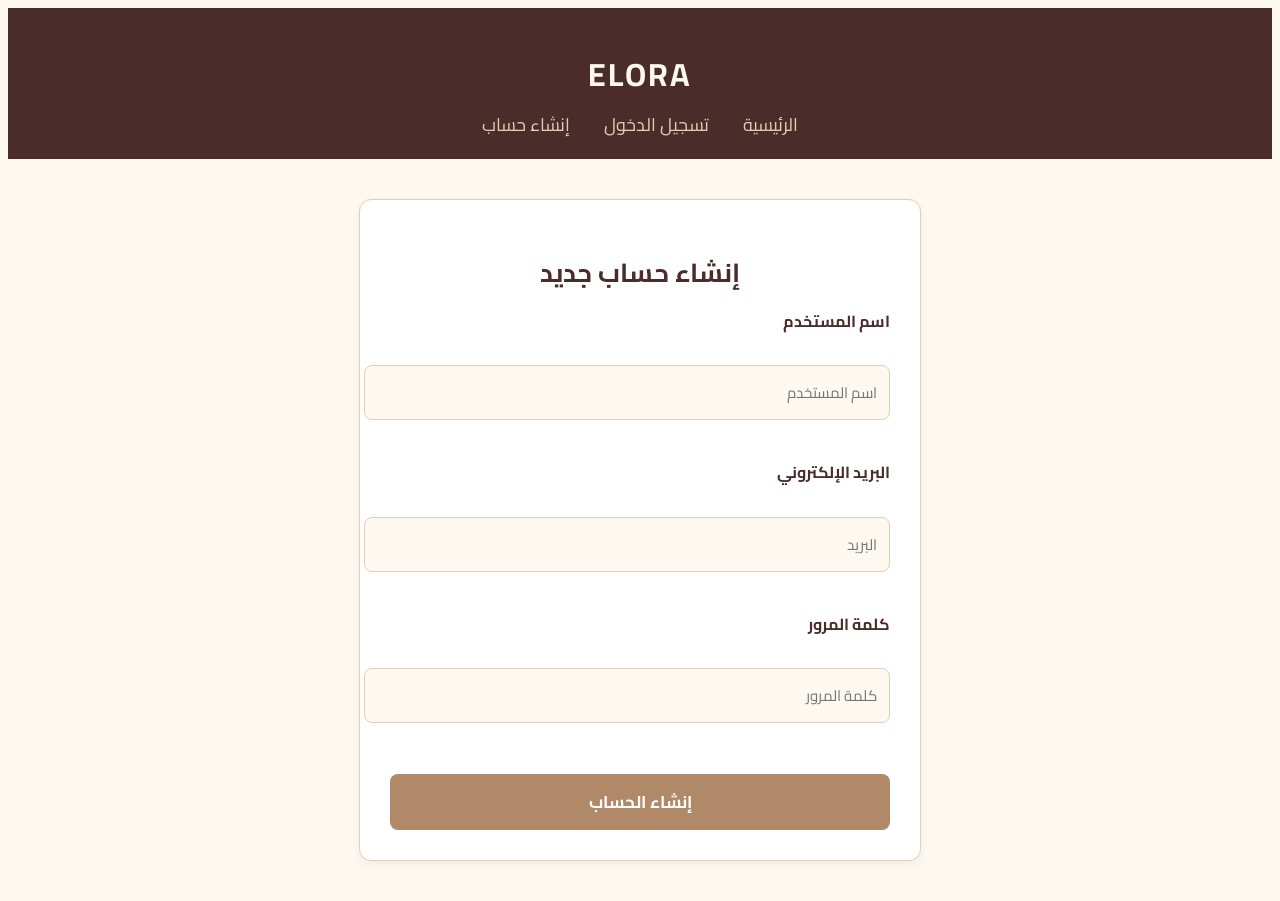
==== signup.html @ 37747639 "Update signup.html" ====
<!DOCTYPE html>
<html lang="ar" dir="rtl">
<head>
    <meta charset="UTF-8">
    <meta name="viewport" content="width=device-width, initial-scale=1.0">
    <title>إنشاء حساب - ELORA</title>
    <link rel="stylesheet" href="style.css">
</head>
<body>
    <header>
        <h1>ELORA</h1>
        <nav>
            <a href="index.html">الرئيسية</a>
            <a href="login.html">تسجيل الدخول</a>
            <a href="signup.html">إنشاء حساب</a>
        </nav>
    </header>
    <main>
        <h2>إنشاء حساب جديد</h2>
        <form>
            <label>اسم المستخدم</label><br>
            <input type="text" placeholder="اسم المستخدم"><br><br>
            <label>البريد الإلكتروني</label><br>
            <input type="email" placeholder="البريد"><br><br>
            <label>كلمة المرور</label><br>
            <input type="password" placeholder="كلمة المرور"><br><br>
            <button type="submit">إنشاء الحساب</button>
        </form>
    </main>
</body>
</html>
---- style.css ----
@import url('https://fonts.googleapis.com/css2?family=Cairo:wght@400;700&display=swap');
{
margin: 0;
padding: 0;
box-sizing: border-box;
}
body {
font-family: 'Cairo', sans-serif;
background-color: #fdf8f0;
color: #4a2c2a;
line-height: 1.6;
text-align: center;
}
header {
background-color: #4a2c2a;
color: #fdf8f0;
padding: 20px;
}
header h1 {
font-size: 32px;
font-weight: 700;
letter-spacing: 2px;
margin-bottom: 10px;
}
nav a {
color: #e6ccb2;
text-decoration: none;
margin: 0 15px;
font-size: 18px;
transition: 0.3s;
}
nav a:hover {
color: #ffffff;
border-bottom: 2px solid #b08968;
}
main {
max-width: 500px;
margin: 40px auto;
background-color: #ffffff;
padding: 30px;
border-radius: 12px;
border: 1px solid #e6ccb2;
box-shadow: 0 4px 10px rgba(0,0,0,0.05);
text-align: center;
}
main h2 {
font-size: 26px;
font-weight: 700;
margin-bottom: 15px;
text-align: center;
width: 100%;
}
/* هذا هو الوصف - صغرناه لك */
main p {
text-align: center;
font-size: 15px;
line-height: 1.8;
color: #6b4a3a;
}
form label {
display: block;
text-align: right;
font-weight: 700;
margin-bottom: 5px;
}
form input {
width: 100%;
padding: 12px;
border: 1px solid #e6ccb2;
border-radius: 8px;
background-color: #fdf8f0;
font-family: 'Cairo', sans-serif;
font-size: 15px;
outline: none;
margin-bottom: 15px;
}
form input:focus {
border-color: #b08968;
background-color: #ffffff;
}
button {
width: 100%;
padding: 12px;
background-color: #b08968;
color: white;
border: none;
border-radius: 8px;
font-family: 'Cairo', sans-serif;
font-size: 17px;
font-weight: 700;
cursor: pointer;
margin-top: 10px;
}
button:hover {
background-color: #4a2c2a;
}
footer {
background-color: #4a2c2a;
color: #e6ccb2;
padding: 15px;
margin-top: 40px;
font-size: 14px;
}
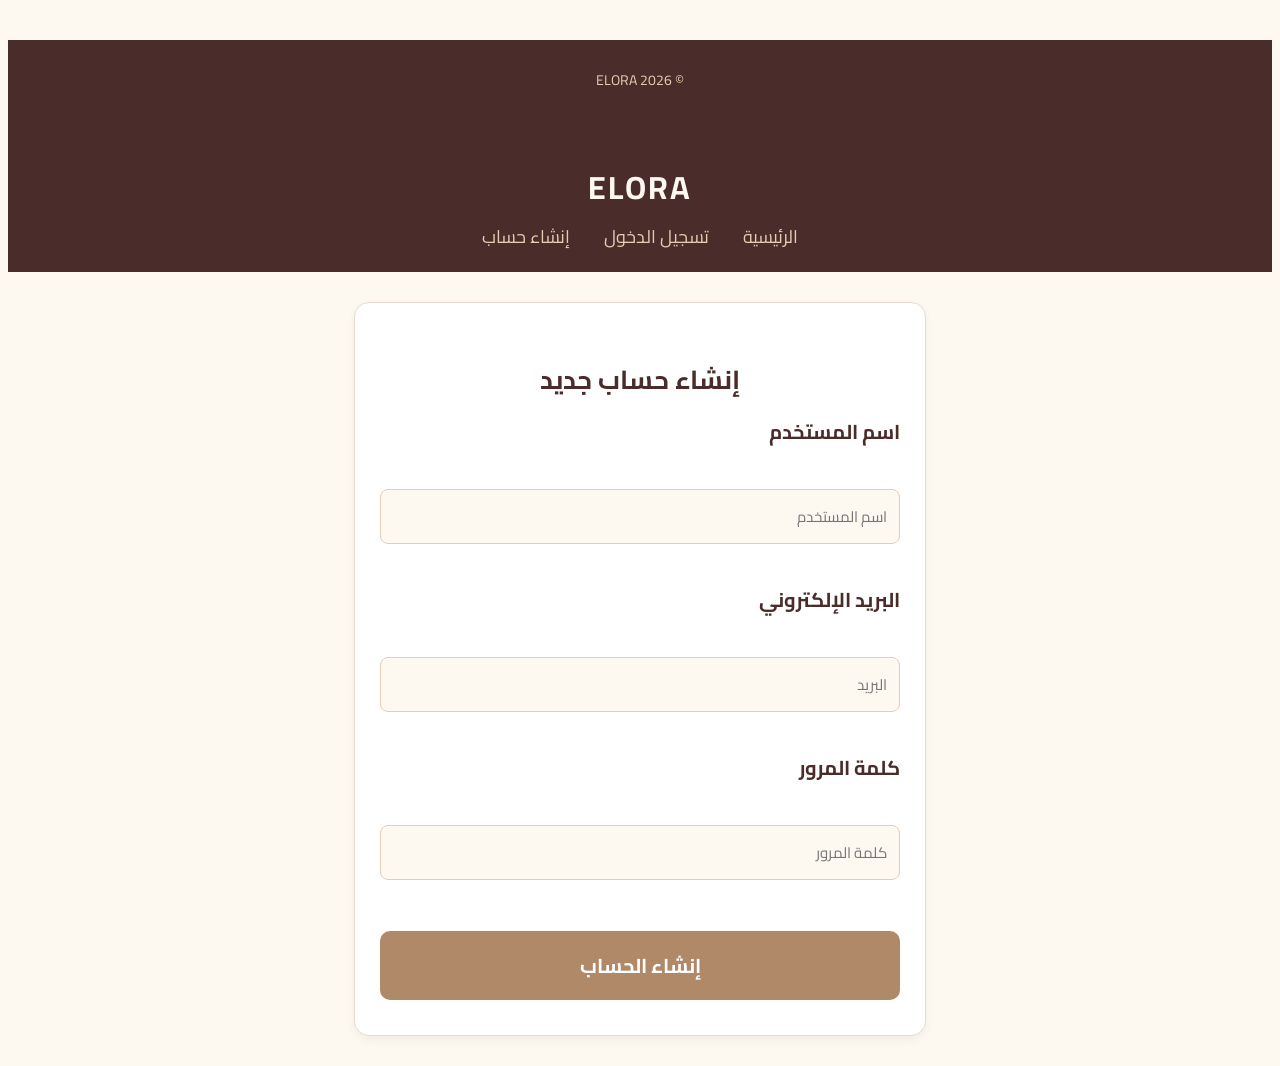
==== commit 5a94622b: "Update signup.html" ====
--- a/signup.html
+++ b/signup.html
@@ -5,7 +5,17 @@
     <meta name="viewport" content="width=device-width, initial-scale=1.0">
     <title>إنشاء حساب - ELORA</title>
     <link rel="stylesheet" href="style.css">
+    <style>
+main{max-width:520px; margin:30px auto; background:#fff; padding:35px 25px; border-radius:15px; border:1px solid #e5dccf}
+h2{font-size:32px; text-align:center}
+label{font-size:20px; font-weight:bold}
+input{width:100%; padding:16px; font-size:18px; margin:10px 0 20px; border-radius:10px; box-sizing:border-box}
+button{width:100%; padding:16px; font-size:20px; border-radius:10px}
+</style>
 </head>
+    <footer>
+<p>© 2026 ELORA</p>
+</footer>
 <body>
     <header>
         <h1>ELORA</h1>
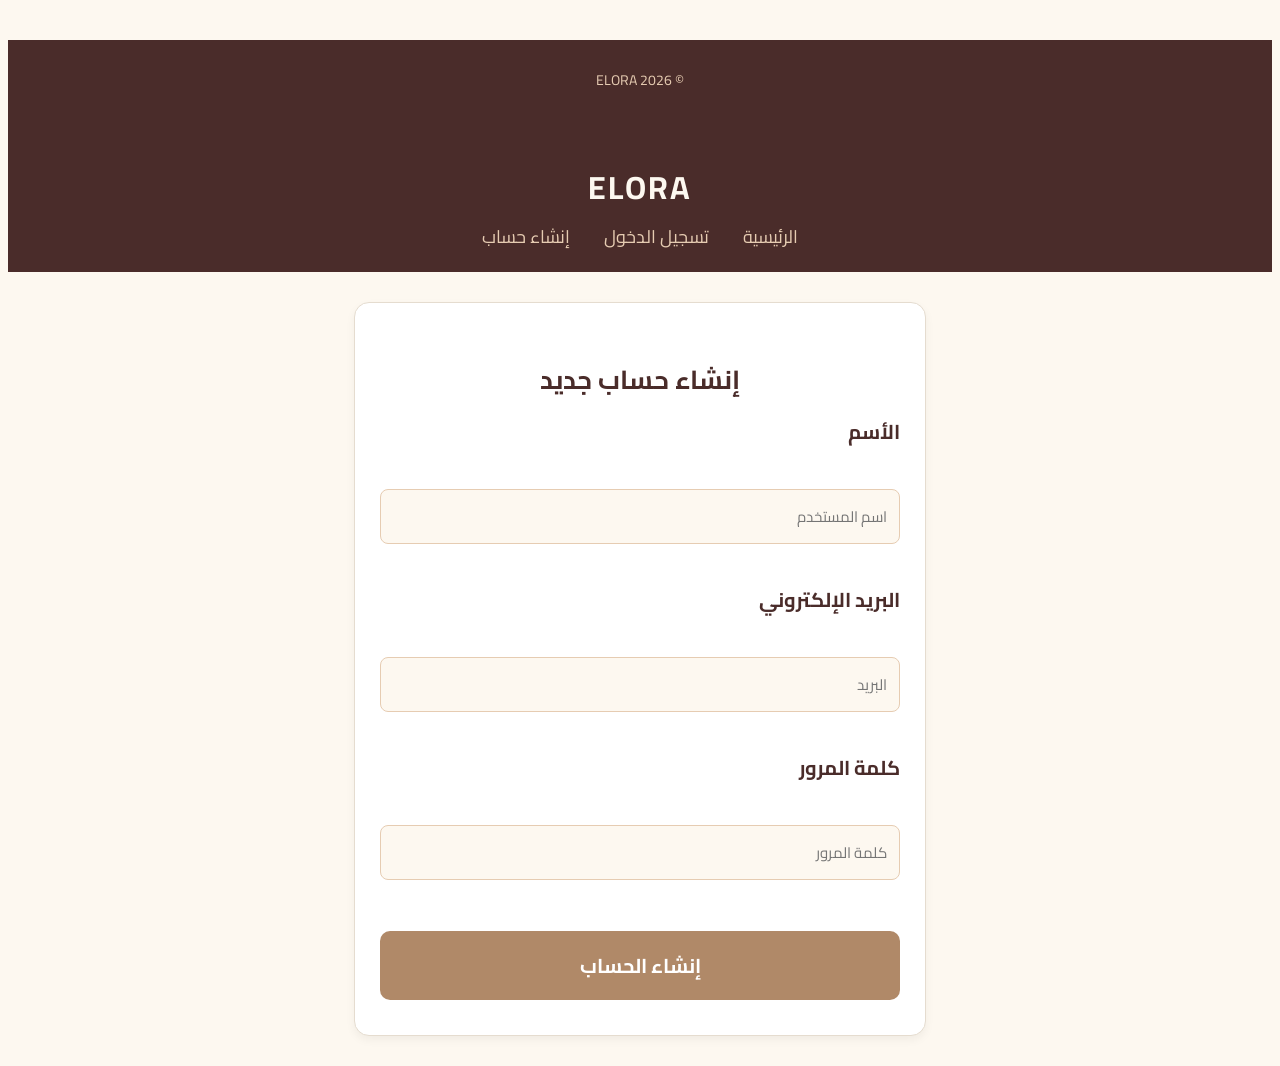
==== commit 0ba7d626: "Update signup.html" ====
--- a/signup.html
+++ b/signup.html
@@ -28,7 +28,7 @@
     <main>
         <h2>إنشاء حساب جديد</h2>
         <form>
-            <label>اسم المستخدم</label><br>
+            <label>الأسم</label><br>
             <input type="text" placeholder="اسم المستخدم"><br><br>
             <label>البريد الإلكتروني</label><br>
             <input type="email" placeholder="البريد"><br><br>
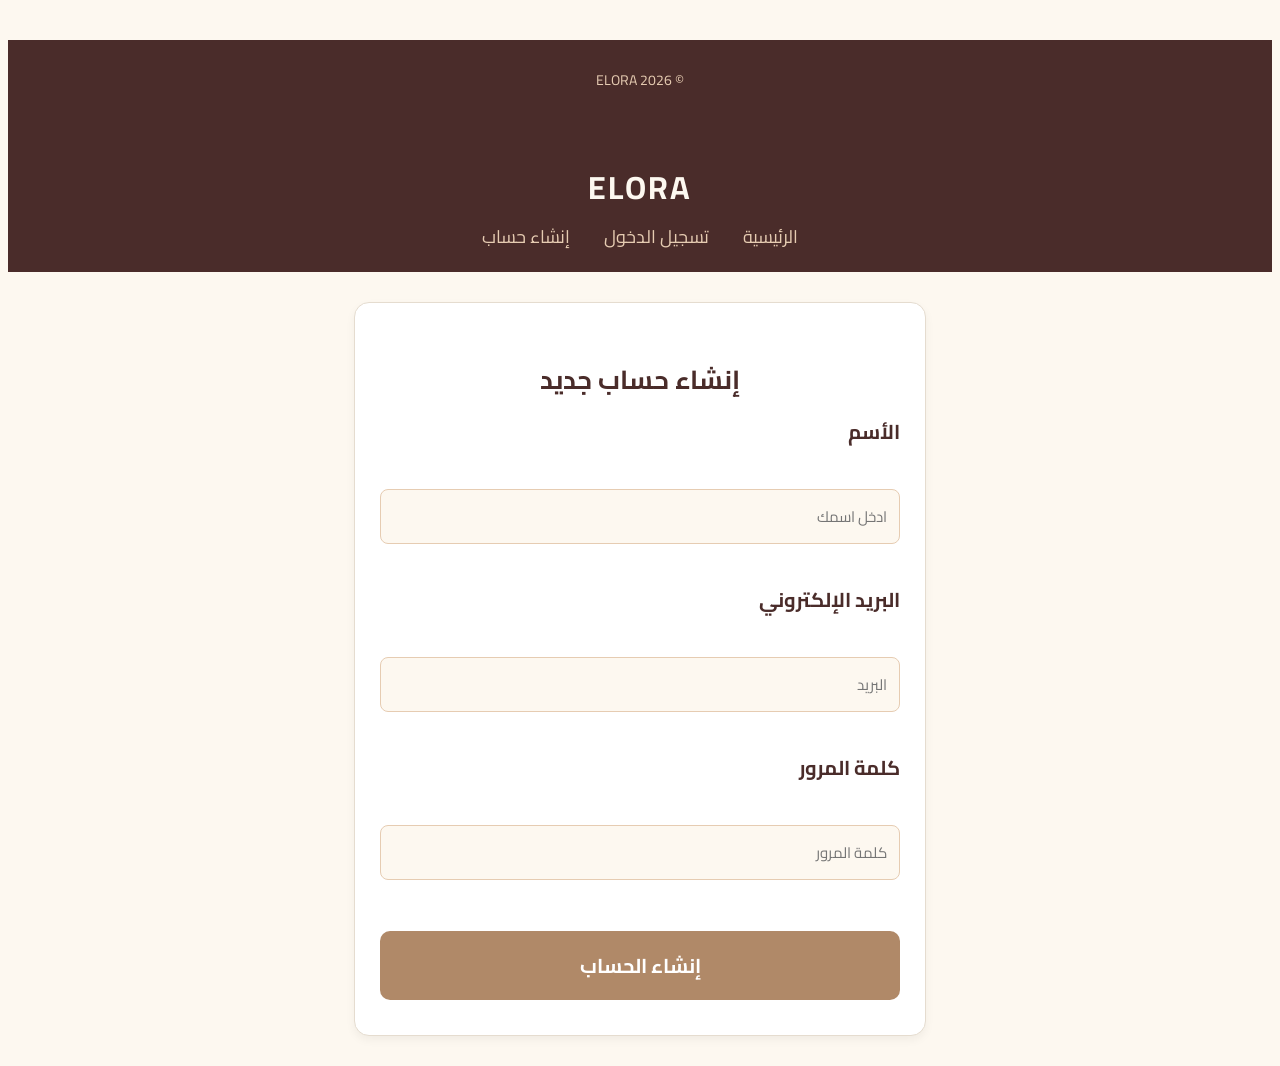
==== commit c0310b0b: "Update signup.html" ====
--- a/signup.html
+++ b/signup.html
@@ -29,7 +29,7 @@
         <h2>إنشاء حساب جديد</h2>
         <form>
             <label>الأسم</label><br>
-            <input type="text" placeholder="اسم المستخدم"><br><br>
+            <input type="text" placeholder="ادخل اسمك "><br><br>
             <label>البريد الإلكتروني</label><br>
             <input type="email" placeholder="البريد"><br><br>
             <label>كلمة المرور</label><br>
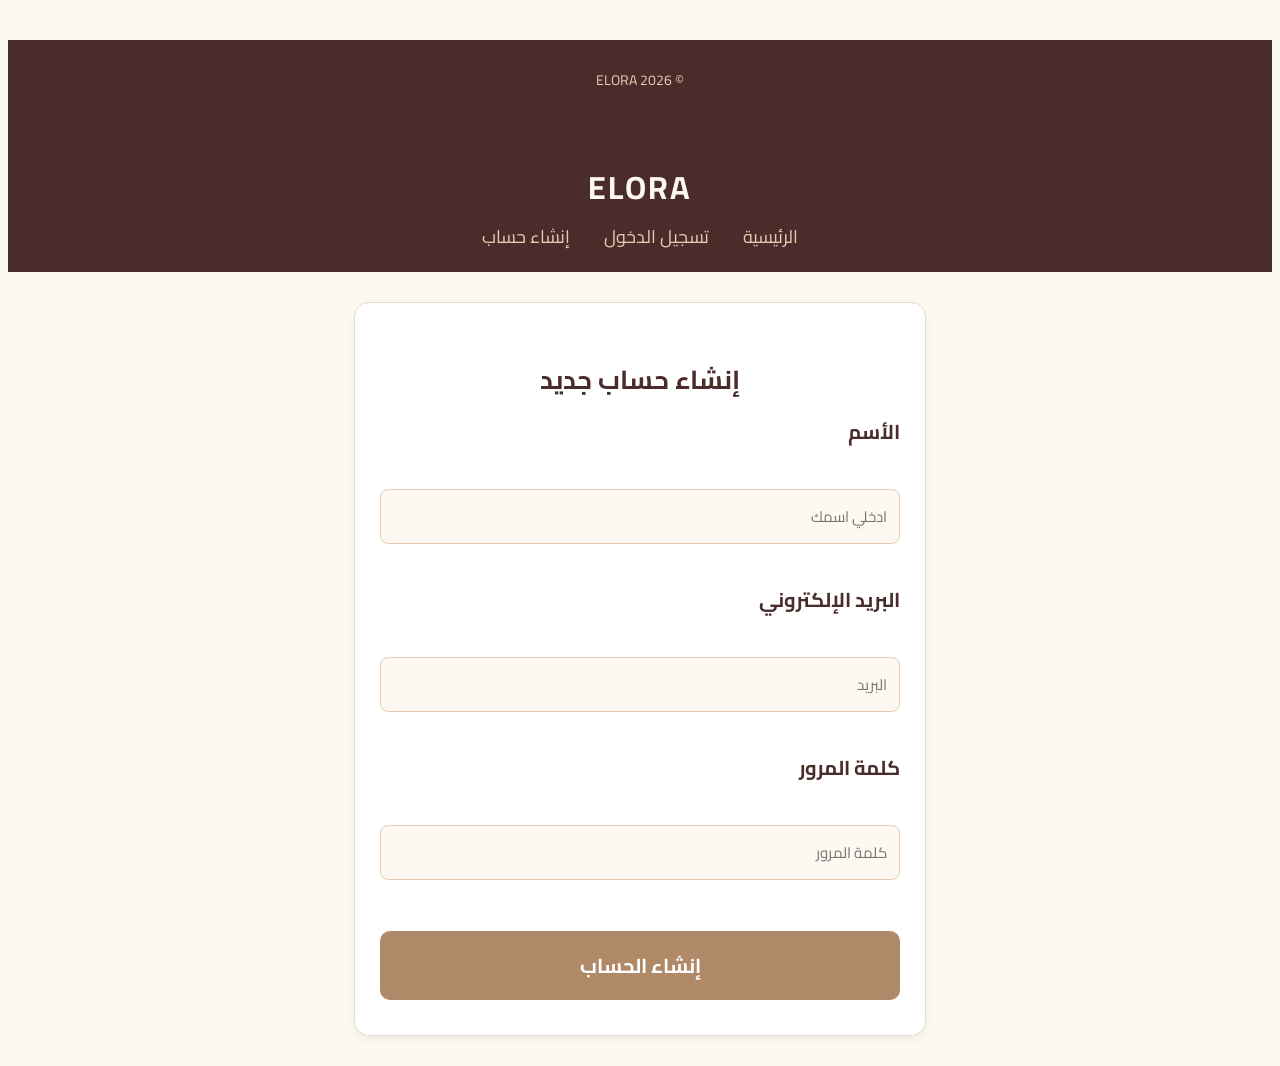
==== commit fe631763: "Update signup.html" ====
--- a/signup.html
+++ b/signup.html
@@ -29,7 +29,7 @@
         <h2>إنشاء حساب جديد</h2>
         <form>
             <label>الأسم</label><br>
-            <input type="text" placeholder="ادخل اسمك "><br><br>
+            <input type="text" placeholder="ادخلي اسمك "><br><br>
             <label>البريد الإلكتروني</label><br>
             <input type="email" placeholder="البريد"><br><br>
             <label>كلمة المرور</label><br>
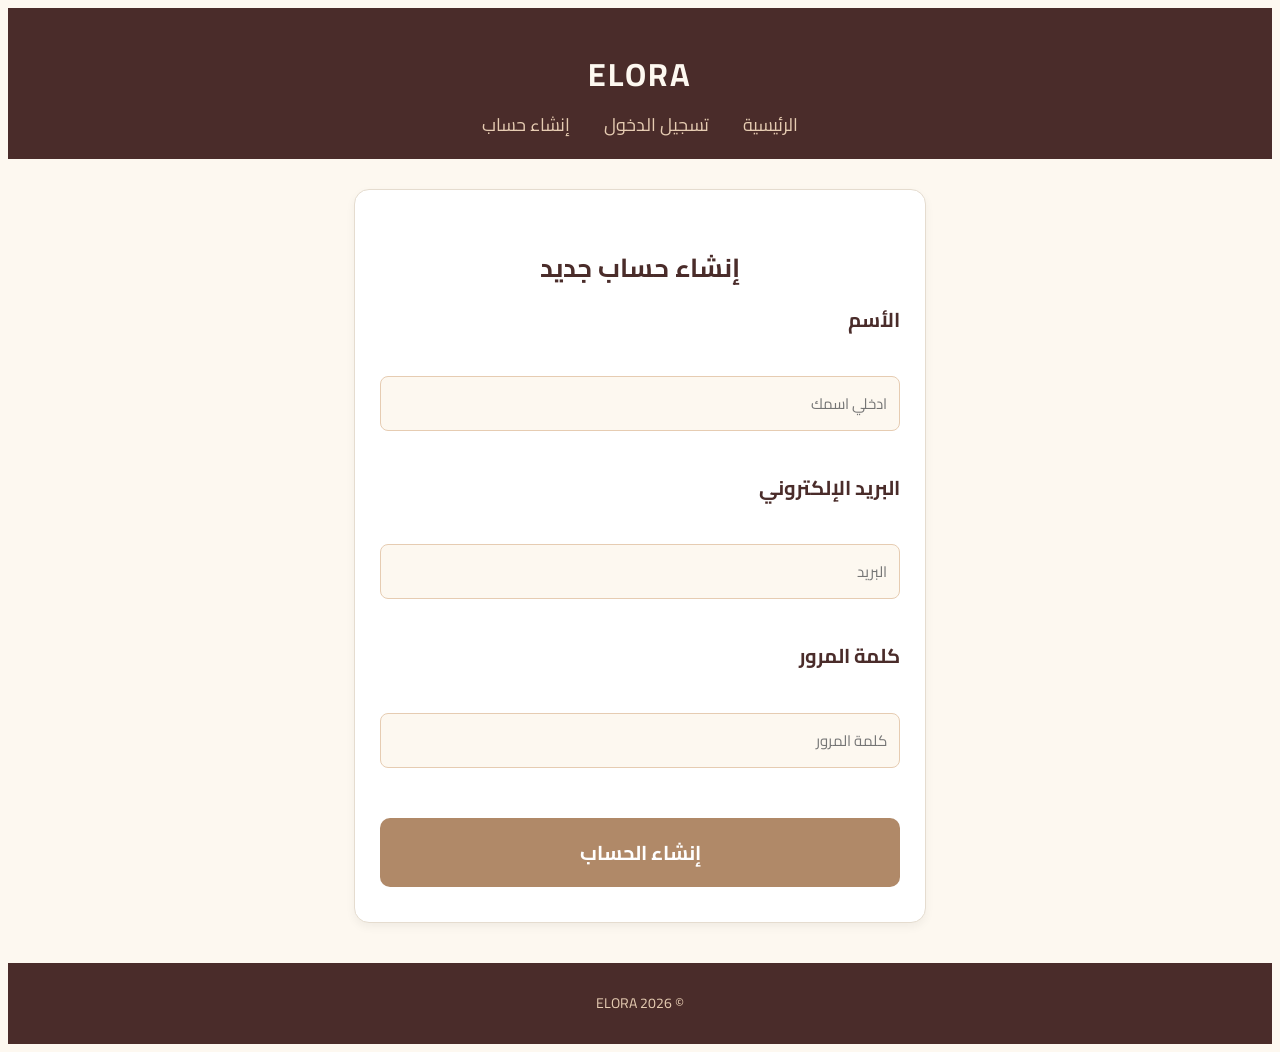
==== commit 32d28bdb: "Update signup.html" ====
--- a/signup.html
+++ b/signup.html
@@ -9,13 +9,10 @@
 main{max-width:520px; margin:30px auto; background:#fff; padding:35px 25px; border-radius:15px; border:1px solid #e5dccf}
 h2{font-size:32px; text-align:center}
 label{font-size:20px; font-weight:bold}
-input{width:100%; padding:16px; font-size:18px; margin:10px 0 20px; border-radius:10px; box-sizing:border-box}
+input{width:100%; padding:12px; font-size:15px; margin:10px 0 15px; border:1px solid #e6ccb2; border-radius:8px; box-sizing:border-box; background:#fdf8f0; font-family:'Cairo', sans-serif; outline:none;}
 button{width:100%; padding:16px; font-size:20px; border-radius:10px}
 </style>
 </head>
-    <footer>
-<p>© 2026 ELORA</p>
-</footer>
 <body>
     <header>
         <h1>ELORA</h1>
@@ -37,5 +34,9 @@
             <button type="submit">إنشاء الحساب</button>
         </form>
     </main>
+    </main>
+<footer>
+<p>© 2026 ELORA</p>
+</footer>
 </body>
 </html>
